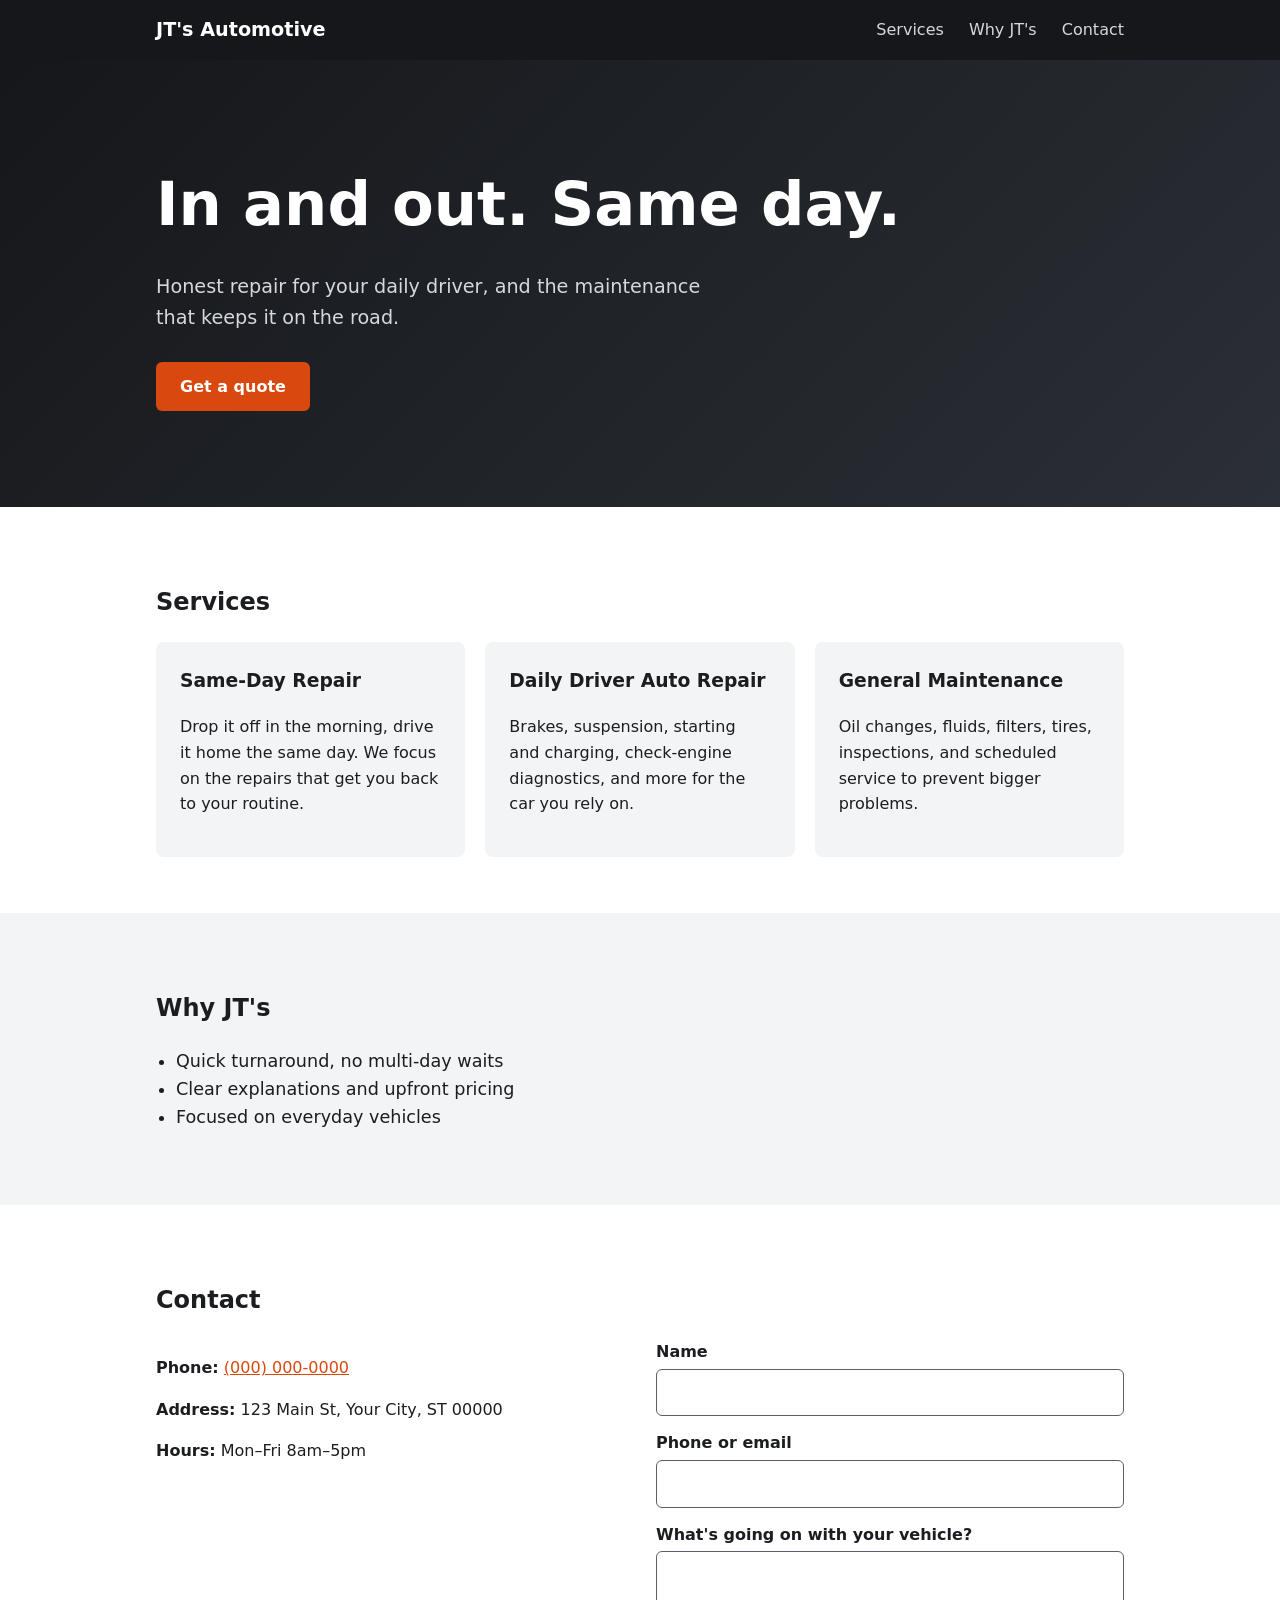
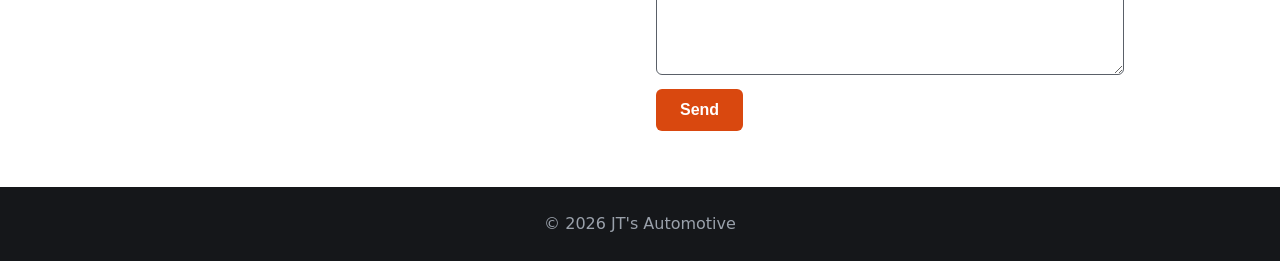
==== index.html @ d1201e5c "Initial site Co-Authored-By: Claude Sonnet 5.5 <noreply@anthropic.com>" ====
<!doctype html>
<html lang="en">
<head>
  <meta charset="utf-8">
  <meta name="viewport" content="width=device-width, initial-scale=1">
  <title>JT's Automotive | Same-Day Auto Repair</title>
  <meta name="description" content="JT's Automotive offers same-day, in-and-out repair for daily drivers, plus general maintenance.">
  <link rel="stylesheet" href="style.css">
</head>
<body>
  <header class="site-header">
    <div class="wrap bar">
      <a class="brand" href="#top">JT's Automotive</a>
      <nav>
        <a href="#services">Services</a>
        <a href="#why">Why JT's</a>
        <a href="#contact">Contact</a>
      </nav>
    </div>
  </header>

  <main id="top">
    <section class="hero">
      <div class="wrap">
        <h1>In and out. Same day.</h1>
        <p class="lead">Honest repair for your daily driver, and the maintenance that keeps it on the road.</p>
        <a class="btn" href="#contact">Get a quote</a>
      </div>
    </section>

    <section id="services" class="wrap section">
      <h2>Services</h2>
      <div class="cards">
        <article>
          <h3>Same-Day Repair</h3>
          <p>Drop it off in the morning, drive it home the same day. We focus on the repairs that get you back to your routine.</p>
        </article>
        <article>
          <h3>Daily Driver Auto Repair</h3>
          <p>Brakes, suspension, starting and charging, check-engine diagnostics, and more for the car you rely on.</p>
        </article>
        <article>
          <h3>General Maintenance</h3>
          <p>Oil changes, fluids, filters, tires, inspections, and scheduled service to prevent bigger problems.</p>
        </article>
      </div>
    </section>

    <section id="why" class="band">
      <div class="wrap section">
        <h2>Why JT's</h2>
        <ul class="points">
          <li>Quick turnaround, no multi-day waits</li>
          <li>Clear explanations and upfront pricing</li>
          <li>Focused on everyday vehicles</li>
        </ul>
      </div>
    </section>

    <section id="contact" class="wrap section">
      <h2>Contact</h2>
      <div class="contact">
        <div>
          <p><strong>Phone:</strong> <a href="tel:+10000000000">(000) 000-0000</a></p>
          <p><strong>Address:</strong> 123 Main St, Your City, ST 00000</p>
          <p><strong>Hours:</strong> Mon&ndash;Fri 8am&ndash;5pm</p>
        </div>
        <!-- TODO: replace with a real form endpoint (Formspree, Web3Forms, or Cloudflare Pages Functions) -->
        <form action="#" method="post">
          <label>Name <input name="name" required></label>
          <label>Phone or email <input name="contact" required></label>
          <label>What's going on with your vehicle? <textarea name="message" rows="4" required></textarea></label>
          <button class="btn" type="submit">Send</button>
        </form>
      </div>
    </section>
  </main>

  <footer>
    <div class="wrap">&copy; <span id="y"></span> JT's Automotive</div>
  </footer>
  <script>document.getElementById('y').textContent = new Date().getFullYear();</script>
</body>
</html>
---- style.css ----
:root { --bg:#fff; --fg:#1b1d21; --muted:#5a6068; --accent:#d9480f; --band:#f3f4f6; --dark:#15171a; }
@media (prefers-color-scheme: dark) {
  :root { --bg:#111316; --fg:#eceef1; --muted:#9aa1ab; --band:#1a1d21; --dark:#0a0b0d; }
}
* { box-sizing: border-box; }
body { margin:0; font-family: system-ui, -apple-system, "Segoe UI", Roboto, sans-serif; background:var(--bg); color:var(--fg); line-height:1.6; }
a { color: var(--accent); }
.wrap { max-width: 1000px; margin: 0 auto; padding: 0 16px; }
.section { padding-top: 56px; padding-bottom: 56px; }
.site-header { position: sticky; top:0; background: var(--dark); z-index: 10; }
.bar { display:flex; justify-content:space-between; align-items:center; height:60px; }
.brand { color:#fff; font-weight:800; text-decoration:none; font-size:1.2rem; }
nav a { color:#d5d8dd; margin-left:20px; text-decoration:none; }
nav a:hover { color:#fff; }
.hero { background: linear-gradient(135deg, #15171a, #2b2f36); color:#fff; padding: 96px 0; }
.hero h1 { font-size: clamp(2.2rem, 6vw, 3.8rem); margin:0 0 12px; }
.lead { font-size:1.2rem; color:#d5d8dd; max-width:560px; margin-bottom:28px; }
.btn { display:inline-block; background:var(--accent); color:#fff; padding:12px 24px; border:0; border-radius:6px; font-weight:700; text-decoration:none; cursor:pointer; font-size:1rem; }
.btn:hover { filter: brightness(1.1); }
.cards { display:grid; grid-template-columns: repeat(auto-fit, minmax(250px, 1fr)); gap:20px; }
.cards article { background:var(--band); padding:24px; border-radius:8px; }
.cards h3 { margin-top:0; }
.band { background: var(--band); }
.points { padding-left:20px; font-size:1.1rem; }
.contact { display:grid; grid-template-columns: repeat(auto-fit, minmax(280px, 1fr)); gap:32px; }
form label { display:block; margin-bottom:14px; font-weight:600; }
input, textarea { display:block; width:100%; margin-top:4px; padding:10px; font:inherit; color:inherit; background:var(--bg); border:1px solid var(--muted); border-radius:6px; }
footer { background:var(--dark); color:#9aa1ab; padding:24px 0; text-align:center; }
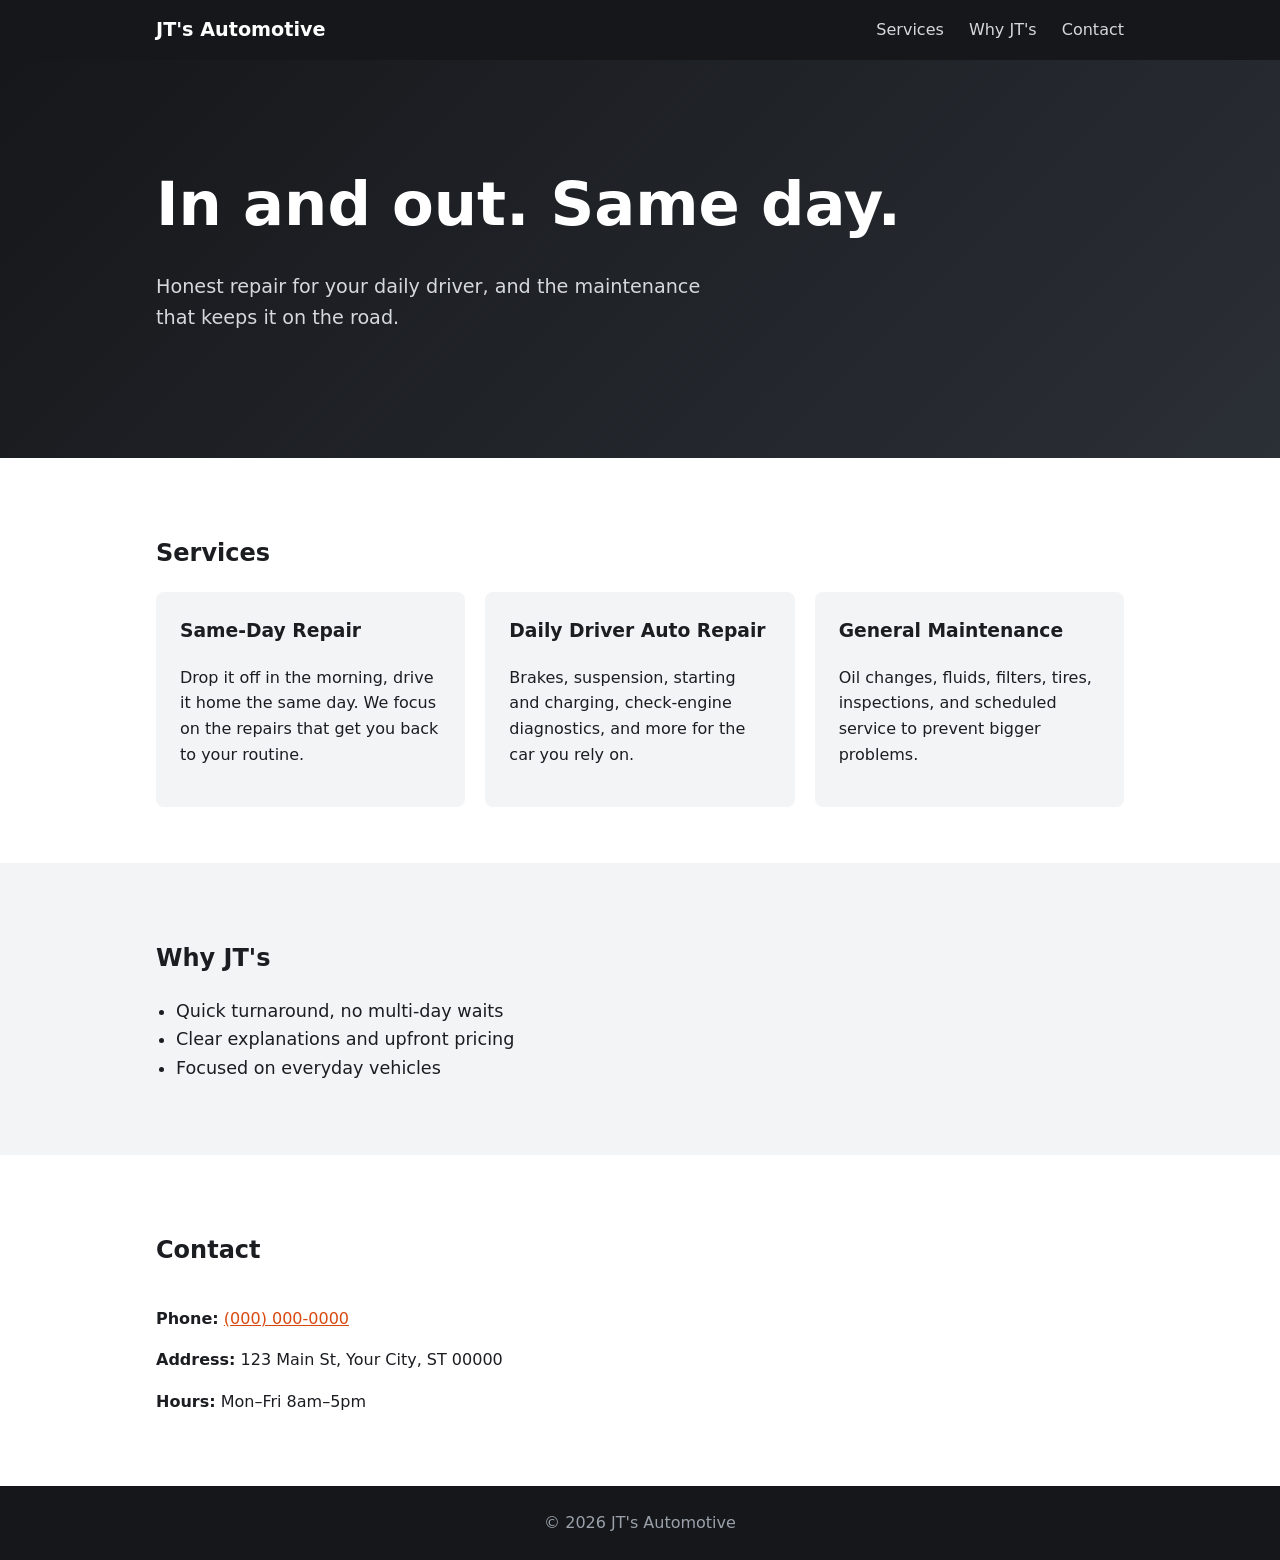
==== commit ae9c9bef: "Remove online quote request button and contact form Co-Authored-By: Claude Sonnet 5.5 <noreply@anthr" ====
--- a/index.html
+++ b/index.html
@@ -24,7 +24,6 @@
       <div class="wrap">
         <h1>In and out. Same day.</h1>
         <p class="lead">Honest repair for your daily driver, and the maintenance that keeps it on the road.</p>
-        <a class="btn" href="#contact">Get a quote</a>
       </div>
     </section>
 
@@ -65,13 +64,6 @@
           <p><strong>Address:</strong> 123 Main St, Your City, ST 00000</p>
           <p><strong>Hours:</strong> Mon&ndash;Fri 8am&ndash;5pm</p>
         </div>
-        <!-- TODO: replace with a real form endpoint (Formspree, Web3Forms, or Cloudflare Pages Functions) -->
-        <form action="#" method="post">
-          <label>Name <input name="name" required></label>
-          <label>Phone or email <input name="contact" required></label>
-          <label>What's going on with your vehicle? <textarea name="message" rows="4" required></textarea></label>
-          <button class="btn" type="submit">Send</button>
-        </form>
       </div>
     </section>
   </main>
--- a/style.css
+++ b/style.css
@@ -23,6 +23,4 @@
 .band { background: var(--band); }
 .points { padding-left:20px; font-size:1.1rem; }
 .contact { display:grid; grid-template-columns: repeat(auto-fit, minmax(280px, 1fr)); gap:32px; }
-form label { display:block; margin-bottom:14px; font-weight:600; }
-input, textarea { display:block; width:100%; margin-top:4px; padding:10px; font:inherit; color:inherit; background:var(--bg); border:1px solid var(--muted); border-radius:6px; }
 footer { background:var(--dark); color:#9aa1ab; padding:24px 0; text-align:center; }
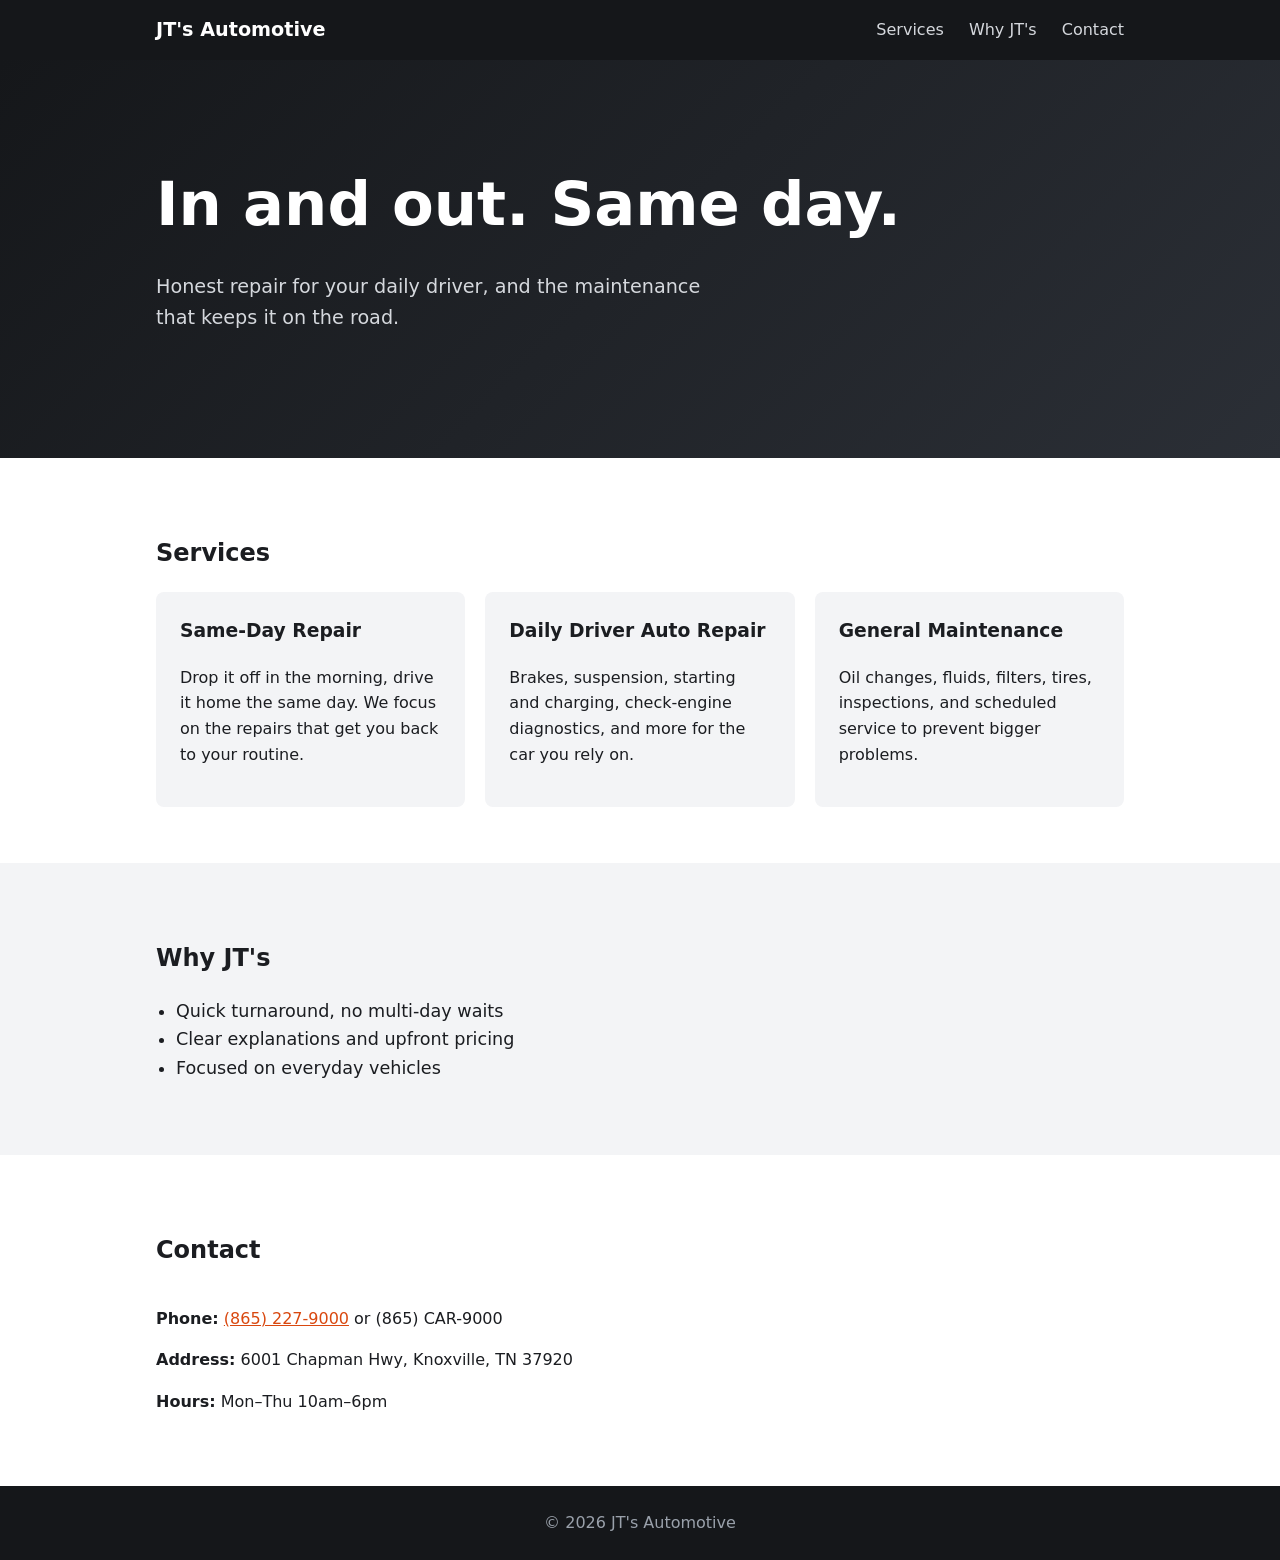
==== commit bf685fa5: "Add real phone, address, and hours Co-Authored-By: Claude Sonnet 5.5 <noreply@anthropic.com>" ====
--- a/index.html
+++ b/index.html
@@ -60,9 +60,9 @@
       <h2>Contact</h2>
       <div class="contact">
         <div>
-          <p><strong>Phone:</strong> <a href="tel:+10000000000">(000) 000-0000</a></p>
-          <p><strong>Address:</strong> 123 Main St, Your City, ST 00000</p>
-          <p><strong>Hours:</strong> Mon&ndash;Fri 8am&ndash;5pm</p>
+          <p><strong>Phone:</strong> <a href="tel:+18652279000">(865) 227-9000</a> or (865) CAR-9000</p>
+          <p><strong>Address:</strong> 6001 Chapman Hwy, Knoxville, TN 37920</p>
+          <p><strong>Hours:</strong> Mon&ndash;Thu 10am&ndash;6pm</p>
         </div>
       </div>
     </section>
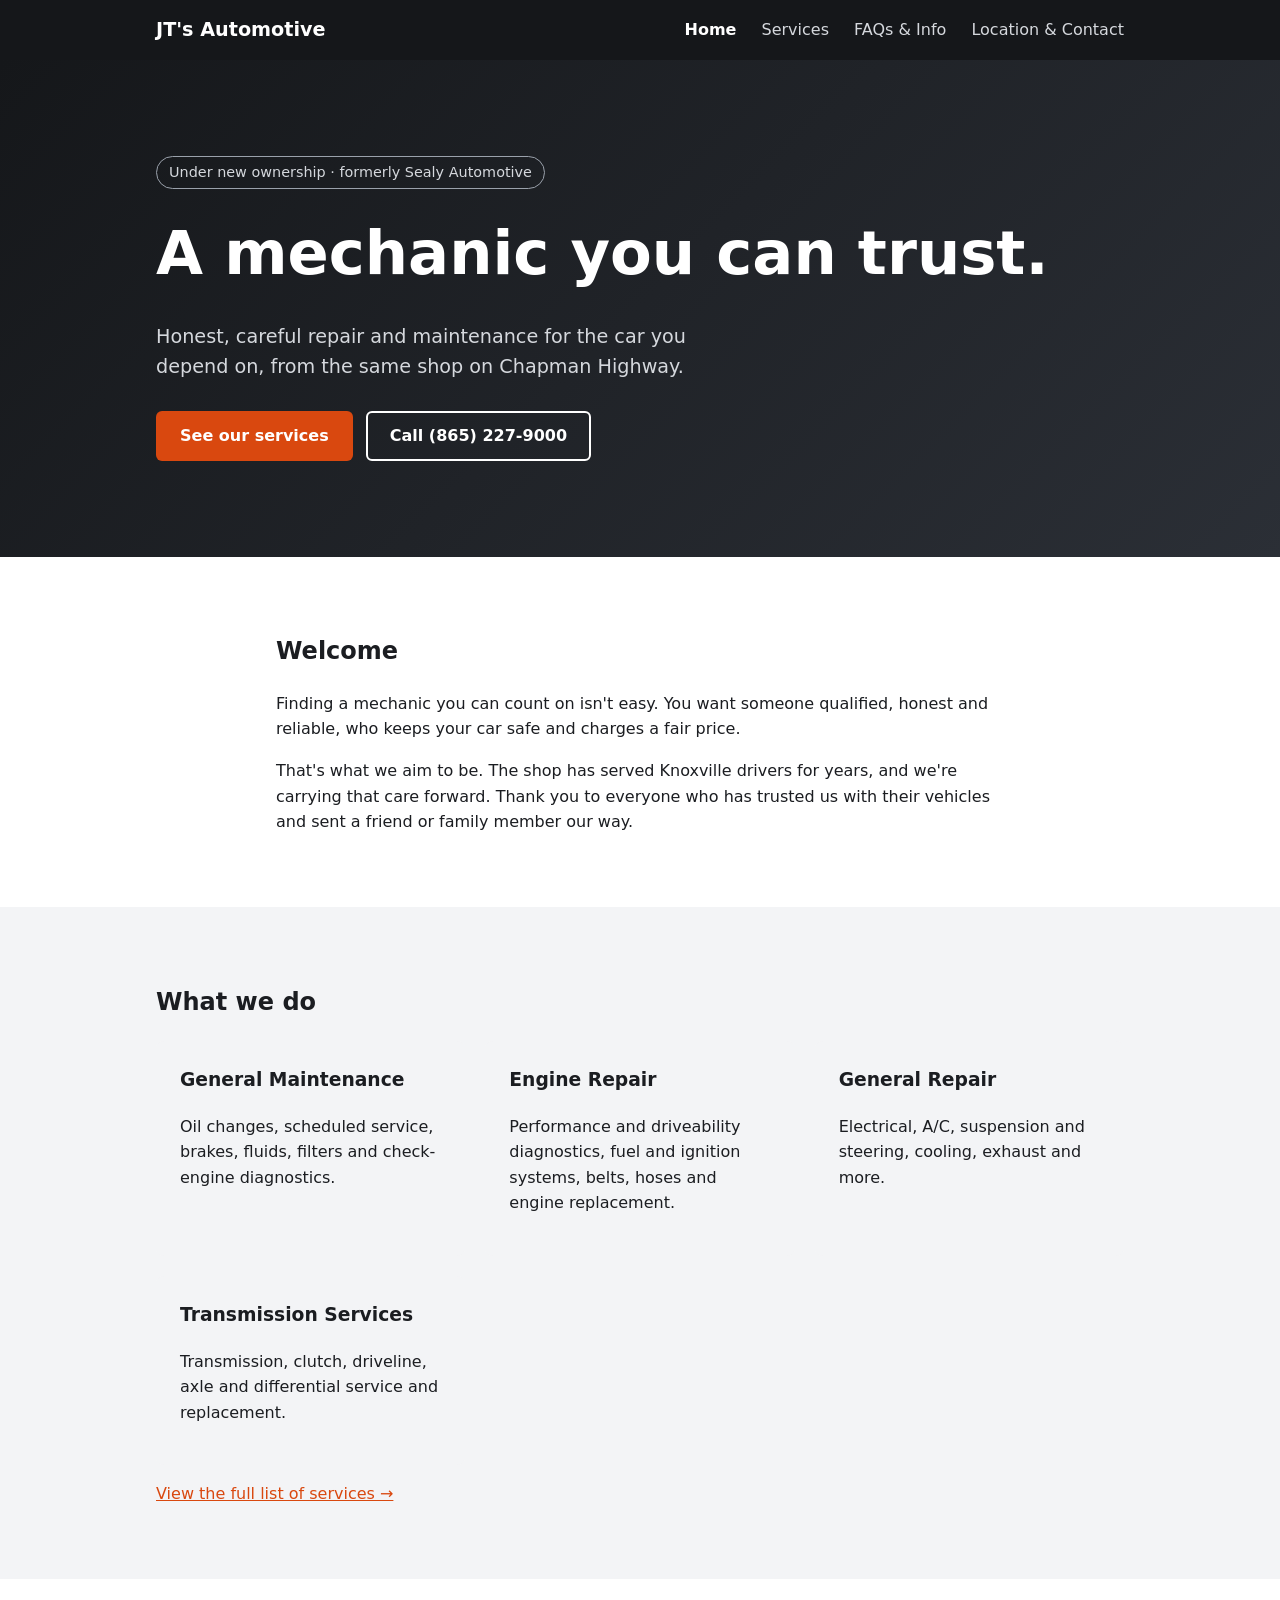
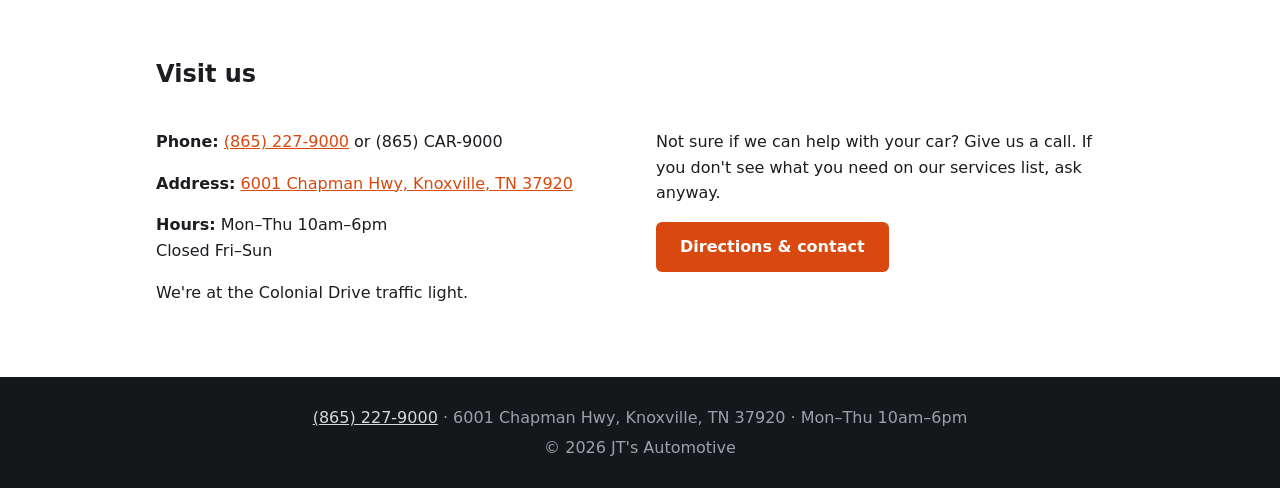
==== commit a099c048: "Restructure site into Home, Services, FAQs & Info, and Location pages Co-Authored-By: Claude Sonnet " ====
--- a/index.html
+++ b/index.html
@@ -3,73 +3,75 @@
 <head>
   <meta charset="utf-8">
   <meta name="viewport" content="width=device-width, initial-scale=1">
-  <title>JT's Automotive | Same-Day Auto Repair</title>
-  <meta name="description" content="JT's Automotive offers same-day, in-and-out repair for daily drivers, plus general maintenance.">
-  <link rel="stylesheet" href="style.css">
+  <title>JT's Automotive | Auto Repair in Knoxville, TN</title>
+  <meta name="description" content="JT's Automotive is a trusted Knoxville auto repair shop on Chapman Highway, offering maintenance, engine, general and transmission repair.">
+  <link rel="stylesheet" href="/style.css">
 </head>
 <body>
   <header class="site-header">
     <div class="wrap bar">
-      <a class="brand" href="#top">JT's Automotive</a>
+      <a class="brand" href="/">JT's Automotive</a>
       <nav>
-        <a href="#services">Services</a>
-        <a href="#why">Why JT's</a>
-        <a href="#contact">Contact</a>
+        <a href="/" aria-current="page">Home</a>
+        <a href="/services">Services</a>
+        <a href="/info">FAQs &amp; Info</a>
+        <a href="/location">Location &amp; Contact</a>
       </nav>
     </div>
   </header>
 
-  <main id="top">
+  <main>
     <section class="hero">
       <div class="wrap">
-        <h1>In and out. Same day.</h1>
-        <p class="lead">Honest repair for your daily driver, and the maintenance that keeps it on the road.</p>
+        <p class="notice">Under new ownership &middot; formerly Sealy Automotive</p>
+        <h1>A mechanic you can trust.</h1>
+        <p class="lead">Honest, careful repair and maintenance for the car you depend on, from the same shop on Chapman Highway.</p>
+        <a class="btn" href="/services">See our services</a>
+        <a class="btn btn-ghost" href="tel:+18652279000">Call (865) 227-9000</a>
       </div>
     </section>
 
-    <section id="services" class="wrap section">
-      <h2>Services</h2>
-      <div class="cards">
-        <article>
-          <h3>Same-Day Repair</h3>
-          <p>Drop it off in the morning, drive it home the same day. We focus on the repairs that get you back to your routine.</p>
-        </article>
-        <article>
-          <h3>Daily Driver Auto Repair</h3>
-          <p>Brakes, suspension, starting and charging, check-engine diagnostics, and more for the car you rely on.</p>
-        </article>
-        <article>
-          <h3>General Maintenance</h3>
-          <p>Oil changes, fluids, filters, tires, inspections, and scheduled service to prevent bigger problems.</p>
-        </article>
+    <section class="wrap section narrow">
+      <h2>Welcome</h2>
+      <p>Finding a mechanic you can count on isn't easy. You want someone qualified, honest and reliable, who keeps your car safe and charges a fair price.</p>
+      <p>That's what we aim to be. The shop has served Knoxville drivers for years, and we're carrying that care forward. Thank you to everyone who has trusted us with their vehicles and sent a friend or family member our way.</p>
+    </section>
+
+    <section class="band">
+      <div class="wrap section">
+        <h2>What we do</h2>
+        <div class="cards">
+          <article><h3>General Maintenance</h3><p>Oil changes, scheduled service, brakes, fluids, filters and check-engine diagnostics.</p></article>
+          <article><h3>Engine Repair</h3><p>Performance and driveability diagnostics, fuel and ignition systems, belts, hoses and engine replacement.</p></article>
+          <article><h3>General Repair</h3><p>Electrical, A/C, suspension and steering, cooling, exhaust and more.</p></article>
+          <article><h3>Transmission Services</h3><p>Transmission, clutch, driveline, axle and differential service and replacement.</p></article>
+        </div>
+        <p><a href="/services">View the full list of services &rarr;</a></p>
       </div>
     </section>
 
-    <section id="why" class="band">
-      <div class="wrap section">
-        <h2>Why JT's</h2>
-        <ul class="points">
-          <li>Quick turnaround, no multi-day waits</li>
-          <li>Clear explanations and upfront pricing</li>
-          <li>Focused on everyday vehicles</li>
-        </ul>
-      </div>
-    </section>
-
-    <section id="contact" class="wrap section">
-      <h2>Contact</h2>
+    <section class="wrap section">
+      <h2>Visit us</h2>
       <div class="contact">
         <div>
           <p><strong>Phone:</strong> <a href="tel:+18652279000">(865) 227-9000</a> or (865) CAR-9000</p>
-          <p><strong>Address:</strong> 6001 Chapman Hwy, Knoxville, TN 37920</p>
-          <p><strong>Hours:</strong> Mon&ndash;Thu 10am&ndash;6pm</p>
+          <p><strong>Address:</strong> <a href="https://maps.google.com/?q=6001+Chapman+Hwy,+Knoxville,+TN+37920">6001 Chapman Hwy, Knoxville, TN 37920</a></p>
+          <p><strong>Hours:</strong> Mon&ndash;Thu 10am&ndash;6pm<br>Closed Fri&ndash;Sun</p>
+          <p>We're at the Colonial Drive traffic light.</p>
+        </div>
+        <div>
+          <p>Not sure if we can help with your car? Give us a call. If you don't see what you need on our services list, ask anyway.</p>
+          <a class="btn" href="/location">Directions &amp; contact</a>
         </div>
       </div>
     </section>
   </main>
 
   <footer>
-    <div class="wrap">&copy; <span id="y"></span> JT's Automotive</div>
+    <div class="wrap">
+      <p><a href="tel:+18652279000">(865) 227-9000</a> &middot; 6001 Chapman Hwy, Knoxville, TN 37920 &middot; Mon&ndash;Thu 10am&ndash;6pm</p>
+      <p>&copy; <span id="y"></span> JT's Automotive</p>
+    </div>
   </footer>
   <script>document.getElementById('y').textContent = new Date().getFullYear();</script>
 </body>
--- a/style.css
+++ b/style.css
@@ -24,3 +24,13 @@
 .points { padding-left:20px; font-size:1.1rem; }
 .contact { display:grid; grid-template-columns: repeat(auto-fit, minmax(280px, 1fr)); gap:32px; }
 footer { background:var(--dark); color:#9aa1ab; padding:24px 0; text-align:center; }
+nav a[aria-current="page"] { color:#fff; font-weight:700; }
+.notice { display:inline-block; margin:0 0 16px; padding:4px 12px; border:1px solid #9aa1ab; border-radius:999px; font-size:.9rem; color:#d5d8dd; }
+.btn-ghost { background:transparent; border:2px solid #fff; padding:10px 22px; margin-left:8px; }
+.narrow { max-width: 760px; }
+.page-title { background: linear-gradient(135deg, #15171a, #2b2f36); color:#fff; padding:48px 0; }
+.page-title h1 { margin:0 0 8px; font-size: clamp(1.9rem, 5vw, 2.8rem); }
+.page-title .lead { margin-bottom:0; }
+footer p { margin:4px 0; }
+footer a { color:#d5d8dd; }
+@media (max-width: 640px) { .bar { height:auto; flex-wrap:wrap; padding-top:10px; padding-bottom:10px; } nav a { margin:0 14px 0 0; display:inline-block; } .btn-ghost { margin:12px 0 0; } }
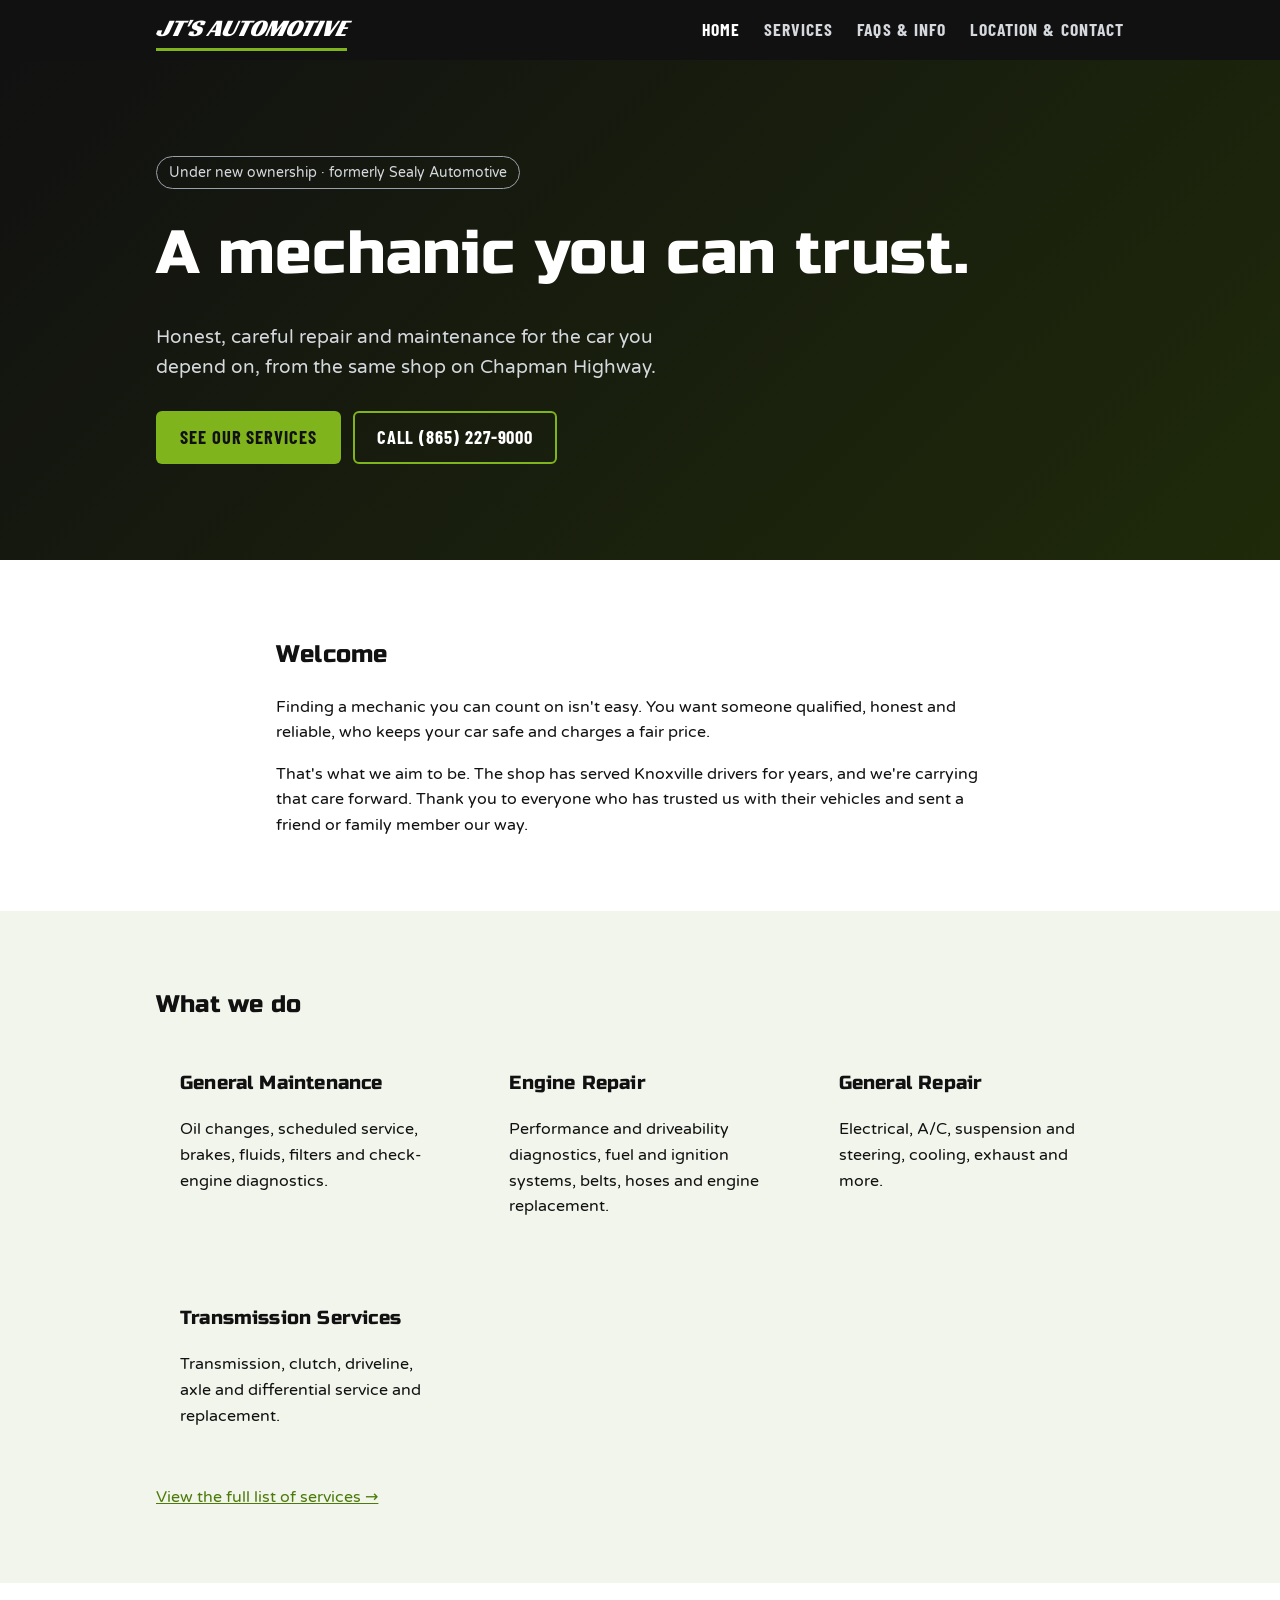
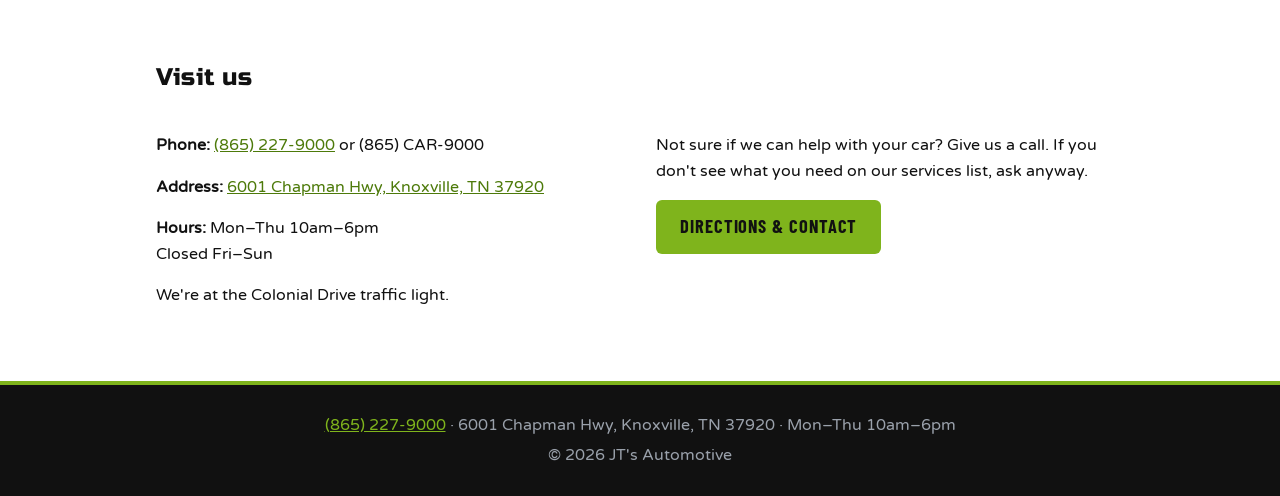
==== commit 96a6baca: "Apply brand colors and fonts from branding guide Co-Authored-By: Claude Sonnet 5.5 <noreply@anthropi" ====
--- a/index.html
+++ b/index.html
@@ -5,6 +5,9 @@
   <meta name="viewport" content="width=device-width, initial-scale=1">
   <title>JT's Automotive | Auto Repair in Knoxville, TN</title>
   <meta name="description" content="JT's Automotive is a trusted Knoxville auto repair shop on Chapman Highway, offering maintenance, engine, general and transmission repair.">
+  <link rel="preconnect" href="https://fonts.googleapis.com">
+  <link rel="preconnect" href="https://fonts.gstatic.com" crossorigin>
+  <link rel="stylesheet" href="https://fonts.googleapis.com/css2?family=Barlow+Condensed:wght@700&family=Racing+Sans+One&family=Russo+One&family=Varela+Round&display=swap">
   <link rel="stylesheet" href="/style.css">
 </head>
 <body>
--- a/style.css
+++ b/style.css
@@ -1,21 +1,22 @@
-:root { --bg:#fff; --fg:#1b1d21; --muted:#5a6068; --accent:#d9480f; --band:#f3f4f6; --dark:#15171a; }
+:root { --bg:#fff; --fg:#111111; --muted:#555a52; --accent:#7FB41C; --link:#4d7a0a; --band:#f2f5ec; --dark:#111111; --f-logo:"Racing Sans One",sans-serif; --f-head:"Russo One",sans-serif; --f-cond:"Barlow Condensed",sans-serif; --f-body:"Varela Round",system-ui,sans-serif; }
 @media (prefers-color-scheme: dark) {
-  :root { --bg:#111316; --fg:#eceef1; --muted:#9aa1ab; --band:#1a1d21; --dark:#0a0b0d; }
+  :root { --bg:#111111; --fg:#f4f4f2; --muted:#a8ada0; --link:#7FB41C; --band:#1b1d18; --dark:#000; }
 }
 * { box-sizing: border-box; }
-body { margin:0; font-family: system-ui, -apple-system, "Segoe UI", Roboto, sans-serif; background:var(--bg); color:var(--fg); line-height:1.6; }
-a { color: var(--accent); }
+body { margin:0; font-family: var(--f-body); background:var(--bg); color:var(--fg); line-height:1.6; }
+a { color: var(--link); }
+h1,h2,h3 { font-family: var(--f-head); font-weight:400; letter-spacing:.01em; }
 .wrap { max-width: 1000px; margin: 0 auto; padding: 0 16px; }
 .section { padding-top: 56px; padding-bottom: 56px; }
 .site-header { position: sticky; top:0; background: var(--dark); z-index: 10; }
 .bar { display:flex; justify-content:space-between; align-items:center; height:60px; }
-.brand { color:#fff; font-weight:800; text-decoration:none; font-size:1.2rem; }
-nav a { color:#d5d8dd; margin-left:20px; text-decoration:none; }
+.brand { color:#fff; font-family:var(--f-logo); font-style:italic; text-transform:uppercase; text-decoration:none; font-size:1.5rem; border-bottom:3px solid var(--accent); }
+nav a { font-family:var(--f-cond); font-weight:700; text-transform:uppercase; letter-spacing:.06em; font-size:1.1rem; color:#d5d8dd; margin-left:20px; text-decoration:none; }
 nav a:hover { color:#fff; }
-.hero { background: linear-gradient(135deg, #15171a, #2b2f36); color:#fff; padding: 96px 0; }
+.hero { background: linear-gradient(135deg, #111111, #1f2a0a); color:#fff; padding: 96px 0; }
 .hero h1 { font-size: clamp(2.2rem, 6vw, 3.8rem); margin:0 0 12px; }
 .lead { font-size:1.2rem; color:#d5d8dd; max-width:560px; margin-bottom:28px; }
-.btn { display:inline-block; background:var(--accent); color:#fff; padding:12px 24px; border:0; border-radius:6px; font-weight:700; text-decoration:none; cursor:pointer; font-size:1rem; }
+.btn { display:inline-block; background:var(--accent); color:#111; font-family:var(--f-cond); text-transform:uppercase; letter-spacing:.05em; padding:12px 24px; border:0; border-radius:6px; font-weight:700; text-decoration:none; cursor:pointer; font-size:1.15rem; }
 .btn:hover { filter: brightness(1.1); }
 .cards { display:grid; grid-template-columns: repeat(auto-fit, minmax(250px, 1fr)); gap:20px; }
 .cards article { background:var(--band); padding:24px; border-radius:8px; }
@@ -23,14 +24,14 @@
 .band { background: var(--band); }
 .points { padding-left:20px; font-size:1.1rem; }
 .contact { display:grid; grid-template-columns: repeat(auto-fit, minmax(280px, 1fr)); gap:32px; }
-footer { background:var(--dark); color:#9aa1ab; padding:24px 0; text-align:center; }
+footer { border-top:4px solid var(--accent); background:var(--dark); color:#9aa1ab; padding:24px 0; text-align:center; }
 nav a[aria-current="page"] { color:#fff; font-weight:700; }
 .notice { display:inline-block; margin:0 0 16px; padding:4px 12px; border:1px solid #9aa1ab; border-radius:999px; font-size:.9rem; color:#d5d8dd; }
-.btn-ghost { background:transparent; border:2px solid #fff; padding:10px 22px; margin-left:8px; }
+.btn-ghost { background:transparent; color:#fff; border:2px solid var(--accent); padding:10px 22px; margin-left:8px; }
 .narrow { max-width: 760px; }
-.page-title { background: linear-gradient(135deg, #15171a, #2b2f36); color:#fff; padding:48px 0; }
+.page-title { background: linear-gradient(135deg, #111111, #1f2a0a); color:#fff; padding:48px 0; }
 .page-title h1 { margin:0 0 8px; font-size: clamp(1.9rem, 5vw, 2.8rem); }
 .page-title .lead { margin-bottom:0; }
 footer p { margin:4px 0; }
-footer a { color:#d5d8dd; }
+footer a { color:var(--accent); }
 @media (max-width: 640px) { .bar { height:auto; flex-wrap:wrap; padding-top:10px; padding-bottom:10px; } nav a { margin:0 14px 0 0; display:inline-block; } .btn-ghost { margin:12px 0 0; } }
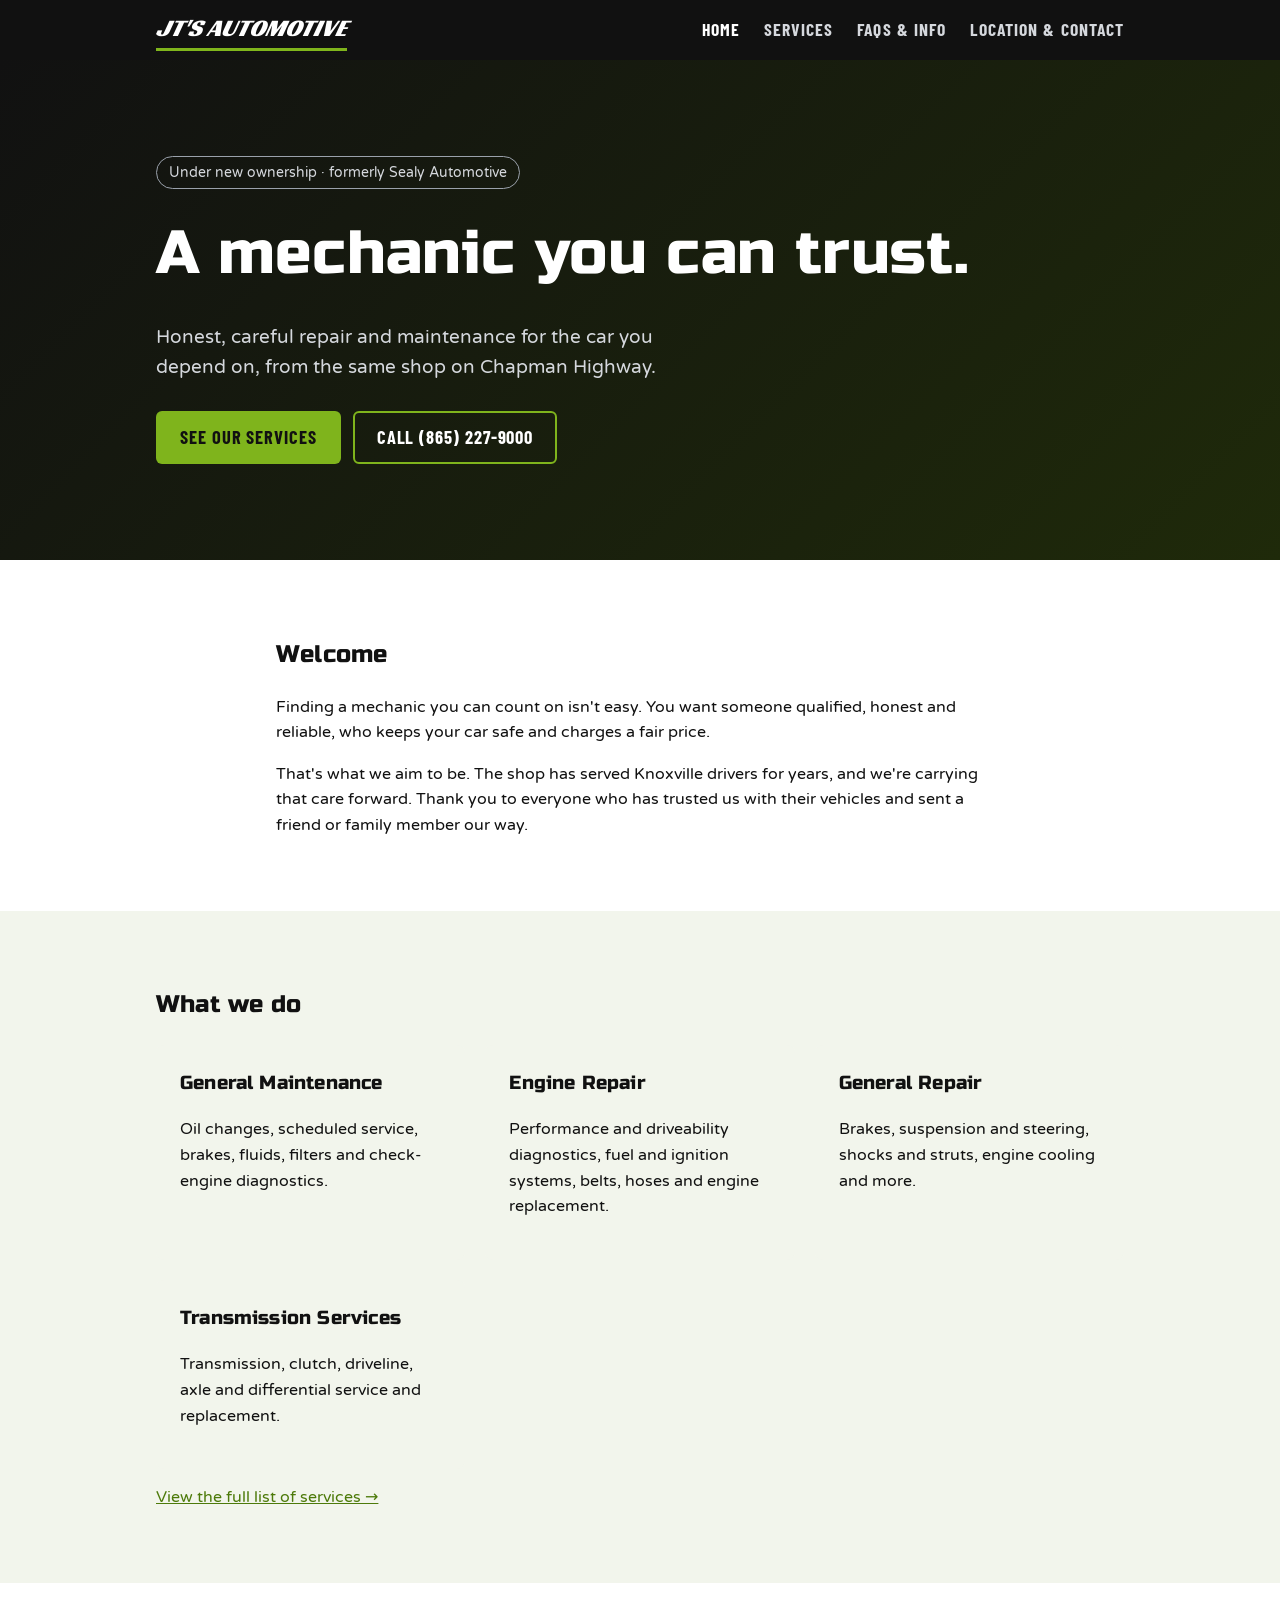
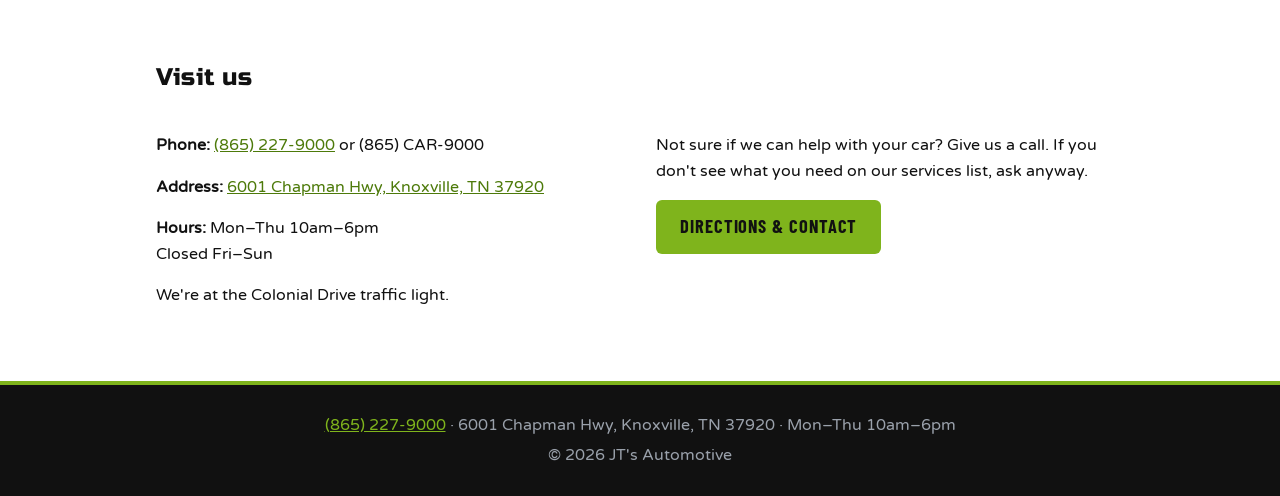
==== commit 79a68260: "Trim General Repair services and clarify engine cooling Co-Authored-By: Claude Sonnet 5.5 <noreply@a" ====
--- a/index.html
+++ b/index.html
@@ -46,7 +46,7 @@
         <div class="cards">
           <article><h3>General Maintenance</h3><p>Oil changes, scheduled service, brakes, fluids, filters and check-engine diagnostics.</p></article>
           <article><h3>Engine Repair</h3><p>Performance and driveability diagnostics, fuel and ignition systems, belts, hoses and engine replacement.</p></article>
-          <article><h3>General Repair</h3><p>Electrical, A/C, suspension and steering, cooling, exhaust and more.</p></article>
+          <article><h3>General Repair</h3><p>Brakes, suspension and steering, shocks and struts, engine cooling and more.</p></article>
           <article><h3>Transmission Services</h3><p>Transmission, clutch, driveline, axle and differential service and replacement.</p></article>
         </div>
         <p><a href="/services">View the full list of services &rarr;</a></p>
